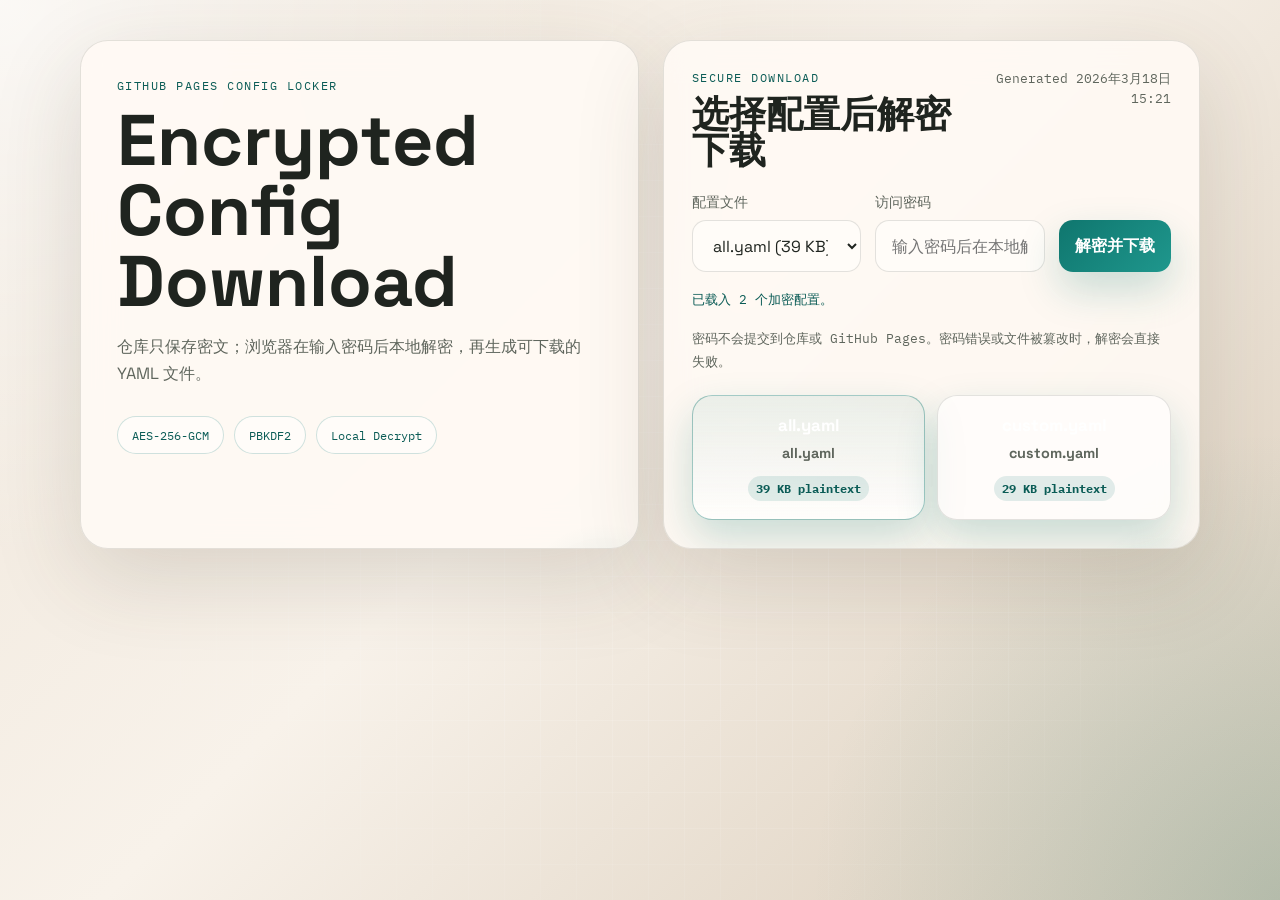
==== index.html @ 20706310 "chore: publish encrypted config site" ====
<!doctype html>
<html lang="zh-CN">
  <head>
    <meta charset="utf-8">
    <meta name="viewport" content="width=device-width, initial-scale=1">
    <title>Encrypted Config Download</title>
    <meta name="description" content="输入密码后在浏览器本地解密配置，并生成 YAML 下载文件。">
    <link rel="preconnect" href="https://fonts.googleapis.com">
    <link rel="preconnect" href="https://fonts.gstatic.com" crossorigin>
    <link href="https://fonts.googleapis.com/css2?family=IBM+Plex+Mono:wght@400;500&family=Space+Grotesk:wght@400;500;700&display=swap" rel="stylesheet">
    <link rel="stylesheet" href="./styles.css">
    <script type="module" src="./app.js"></script>
  </head>
  <body>
    <main class="shell">
      <section class="hero card">
        <p class="eyebrow">GitHub Pages Config Locker</p>
        <h1 id="siteTitle">Encrypted Config Download</h1>
        <p class="lede" id="siteSubtitle">仓库只保存密文；浏览器在输入密码后本地解密，再生成可下载的 YAML 文件。</p>
        <div class="meta-row">
          <span class="pill">AES-256-GCM</span>
          <span class="pill">PBKDF2</span>
          <span class="pill">Local Decrypt</span>
        </div>
      </section>

      <section class="panel card">
        <div class="panel-header">
          <div>
            <p class="section-kicker">Secure Download</p>
            <h2>选择配置后解密下载</h2>
          </div>
          <p class="generated-at" id="generatedAt">正在读取清单...</p>
        </div>

        <form id="downloadForm" class="download-form">
          <label class="field">
            <span>配置文件</span>
            <select id="fileSelect" name="file" required></select>
          </label>

          <label class="field">
            <span>访问密码</span>
            <input id="passphrase" name="passphrase" type="password" autocomplete="current-password" placeholder="输入密码后在本地解密" required>
          </label>

          <button id="downloadButton" type="submit">解密并下载</button>
        </form>

        <p class="status" id="status" role="status">清单加载中...</p>
        <p class="notice" id="siteNotice">密码不会提交到仓库或 GitHub Pages。密码错误或文件被篡改时，解密会直接失败。</p>

        <div class="file-grid" id="fileGrid" aria-live="polite"></div>
      </section>
    </main>
  </body>
</html>
---- styles.css ----
:root {
  --bg: #efe6da;
  --bg-deep: #d9cbb8;
  --surface: rgba(255, 250, 244, 0.9);
  --surface-strong: rgba(255, 252, 248, 0.98);
  --ink: #1f241f;
  --muted: #5f665d;
  --line: rgba(31, 36, 31, 0.12);
  --accent: #0f766e;
  --accent-deep: #0b5c56;
  --accent-soft: rgba(15, 118, 110, 0.12);
  --shadow: 0 28px 90px rgba(68, 56, 40, 0.16);
  --radius-lg: 28px;
  --radius-md: 20px;
  --radius-sm: 14px;
}

* {
  box-sizing: border-box;
}

html {
  color-scheme: light;
}

body {
  margin: 0;
  min-height: 100vh;
  font-family: 'Space Grotesk', sans-serif;
  color: var(--ink);
  background:
    radial-gradient(circle at top left, rgba(255, 255, 255, 0.75), transparent 36%),
    radial-gradient(circle at bottom right, rgba(15, 118, 110, 0.18), transparent 30%),
    linear-gradient(135deg, var(--bg) 0%, #f8f2ea 46%, var(--bg-deep) 100%);
}

body::before {
  content: '';
  position: fixed;
  inset: 0;
  pointer-events: none;
  background-image:
    linear-gradient(rgba(255, 255, 255, 0.28) 1px, transparent 1px),
    linear-gradient(90deg, rgba(255, 255, 255, 0.28) 1px, transparent 1px);
  background-size: 36px 36px;
  mask-image: radial-gradient(circle at center, black 36%, transparent 80%);
  opacity: 0.5;
}

.shell {
  width: min(1120px, calc(100% - 2rem));
  margin: 0 auto;
  padding: 40px 0 72px;
  display: grid;
  grid-template-columns: minmax(0, 1.02fr) minmax(320px, 0.98fr);
  gap: 24px;
  align-items: start;
}

.card {
  position: relative;
  overflow: hidden;
  border: 1px solid var(--line);
  border-radius: var(--radius-lg);
  background: var(--surface);
  box-shadow: var(--shadow);
  backdrop-filter: blur(18px);
}

.card::after {
  content: '';
  position: absolute;
  inset: auto -10% -30% auto;
  width: 180px;
  height: 180px;
  border-radius: 50%;
  background: radial-gradient(circle, rgba(15, 118, 110, 0.12), transparent 68%);
  pointer-events: none;
}

.hero,
.panel {
  animation: rise-in 720ms cubic-bezier(0.18, 0.8, 0.24, 1) both;
}

.hero {
  padding: 36px;
  min-height: 100%;
}

.eyebrow,
.section-kicker,
.generated-at,
.pill,
.file-meta,
.status,
.notice {
  font-family: 'IBM Plex Mono', monospace;
}

.eyebrow,
.section-kicker {
  margin: 0 0 12px;
  color: var(--accent-deep);
  letter-spacing: 0.12em;
  text-transform: uppercase;
  font-size: 0.78rem;
}

.hero h1,
.panel h2 {
  margin: 0;
  line-height: 0.98;
}

.hero h1 {
  font-size: clamp(2.7rem, 5.6vw, 5.4rem);
  max-width: 9ch;
}

.lede {
  margin: 18px 0 0;
  max-width: 34rem;
  color: var(--muted);
  line-height: 1.65;
  font-size: 1.02rem;
}

.meta-row {
  display: flex;
  flex-wrap: wrap;
  gap: 10px;
  margin-top: 28px;
}

.pill {
  display: inline-flex;
  align-items: center;
  justify-content: center;
  min-height: 38px;
  padding: 0 14px;
  border-radius: 999px;
  border: 1px solid rgba(15, 118, 110, 0.2);
  background: rgba(255, 255, 255, 0.54);
  color: var(--accent-deep);
  font-size: 0.78rem;
}

.panel {
  padding: 28px;
  animation-delay: 80ms;
}

.panel-header {
  display: flex;
  justify-content: space-between;
  gap: 16px;
  align-items: flex-start;
}

.panel h2 {
  margin-top: 4px;
  font-size: clamp(1.6rem, 3vw, 2.3rem);
}

.generated-at {
  margin: 0;
  color: var(--muted);
  font-size: 0.8rem;
  line-height: 1.6;
  text-align: right;
}

.download-form {
  display: grid;
  grid-template-columns: minmax(0, 1fr) minmax(0, 1fr) auto;
  gap: 14px;
  margin-top: 24px;
}

.field {
  display: flex;
  flex-direction: column;
  gap: 8px;
}

.field span {
  font-size: 0.9rem;
  color: var(--muted);
}

.field select,
.field input,
button {
  min-height: 52px;
  border-radius: var(--radius-sm);
  border: 1px solid var(--line);
  padding: 0 16px;
  font: inherit;
}

.field select,
.field input {
  background: var(--surface-strong);
  color: var(--ink);
  transition: border-color 180ms ease, box-shadow 180ms ease, transform 180ms ease;
}

.field select:focus,
.field input:focus {
  outline: none;
  border-color: rgba(15, 118, 110, 0.45);
  box-shadow: 0 0 0 4px rgba(15, 118, 110, 0.12);
  transform: translateY(-1px);
}

button {
  align-self: end;
  border: 0;
  background: linear-gradient(135deg, var(--accent) 0%, #1f978d 100%);
  color: white;
  font-weight: 700;
  cursor: pointer;
  box-shadow: 0 18px 40px rgba(15, 118, 110, 0.22);
  transition: transform 180ms ease, box-shadow 180ms ease, opacity 180ms ease;
}

button:hover {
  transform: translateY(-2px);
  box-shadow: 0 22px 48px rgba(15, 118, 110, 0.28);
}

button:disabled {
  cursor: wait;
  opacity: 0.74;
  transform: none;
  box-shadow: none;
}

.status,
.notice {
  margin: 16px 0 0;
  line-height: 1.7;
  font-size: 0.84rem;
}

.status {
  min-height: 1.5em;
  color: var(--muted);
}

.status[data-state='success'] {
  color: var(--accent-deep);
}

.status[data-state='error'] {
  color: #b42318;
}

.notice {
  color: var(--muted);
}

.file-grid {
  display: grid;
  grid-template-columns: repeat(auto-fit, minmax(180px, 1fr));
  gap: 12px;
  margin-top: 22px;
}

.file-card {
  position: relative;
  padding: 18px;
  border-radius: var(--radius-md);
  border: 1px solid var(--line);
  background: rgba(255, 255, 255, 0.62);
  cursor: pointer;
  transition: transform 180ms ease, border-color 180ms ease, background 180ms ease, box-shadow 180ms ease;
}

.file-card:hover {
  transform: translateY(-2px);
  box-shadow: 0 14px 28px rgba(31, 36, 31, 0.08);
}

.file-card[data-active='true'] {
  border-color: rgba(15, 118, 110, 0.38);
  background: linear-gradient(180deg, rgba(15, 118, 110, 0.08), rgba(255, 255, 255, 0.72));
}

.file-card h3 {
  margin: 0;
  font-size: 1.05rem;
}

.file-card p {
  margin: 6px 0 0;
  color: var(--muted);
  line-height: 1.55;
  font-size: 0.9rem;
}

.file-meta {
  display: inline-flex;
  margin-top: 12px;
  padding: 5px 8px;
  border-radius: 999px;
  background: var(--accent-soft);
  color: var(--accent-deep);
  font-size: 0.72rem;
}

@keyframes rise-in {
  from {
    opacity: 0;
    transform: translateY(24px) scale(0.985);
  }

  to {
    opacity: 1;
    transform: translateY(0) scale(1);
  }
}

@media (max-width: 960px) {
  .shell {
    grid-template-columns: 1fr;
    padding-top: 24px;
  }

  .hero h1 {
    max-width: none;
  }

  .panel-header {
    flex-direction: column;
  }

  .generated-at {
    text-align: left;
  }

  .download-form {
    grid-template-columns: 1fr;
  }
}

@media (max-width: 640px) {
  .shell {
    width: min(100% - 1rem, 100%);
    padding-bottom: 36px;
  }

  .hero,
  .panel {
    padding: 22px;
    border-radius: 22px;
  }

  .hero h1 {
    font-size: clamp(2.3rem, 14vw, 3.5rem);
  }
}
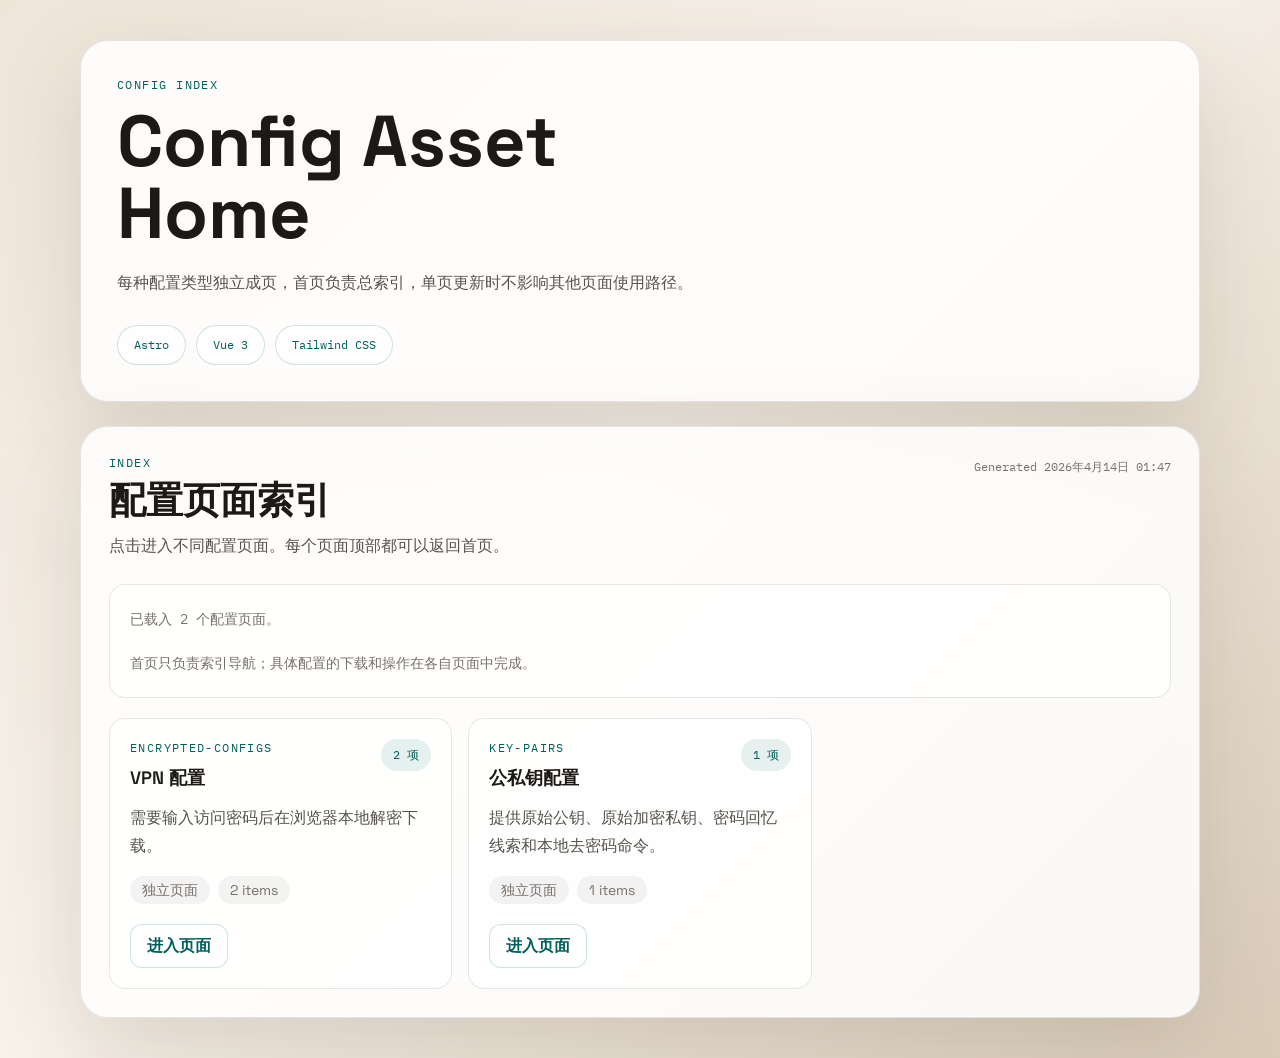
==== commit a311f650: "chore: publish encrypted config site" ====
--- a/index.html
+++ b/index.html
@@ -1,57 +1 @@
-<!doctype html>
-<html lang="zh-CN">
-  <head>
-    <meta charset="utf-8">
-    <meta name="viewport" content="width=device-width, initial-scale=1">
-    <title>Encrypted Config Download</title>
-    <meta name="description" content="输入密码后在浏览器本地解密配置，并生成 YAML 下载文件。">
-    <link rel="preconnect" href="https://fonts.googleapis.com">
-    <link rel="preconnect" href="https://fonts.gstatic.com" crossorigin>
-    <link href="https://fonts.googleapis.com/css2?family=IBM+Plex+Mono:wght@400;500&family=Space+Grotesk:wght@400;500;700&display=swap" rel="stylesheet">
-    <link rel="stylesheet" href="./styles.css">
-    <script type="module" src="./app.js"></script>
-  </head>
-  <body>
-    <main class="shell">
-      <section class="hero card">
-        <p class="eyebrow">GitHub Pages Config Locker</p>
-        <h1 id="siteTitle">Encrypted Config Download</h1>
-        <p class="lede" id="siteSubtitle">仓库只保存密文；浏览器在输入密码后本地解密，再生成可下载的 YAML 文件。</p>
-        <div class="meta-row">
-          <span class="pill">AES-256-GCM</span>
-          <span class="pill">PBKDF2</span>
-          <span class="pill">Local Decrypt</span>
-        </div>
-      </section>
-
-      <section class="panel card">
-        <div class="panel-header">
-          <div>
-            <p class="section-kicker">Secure Download</p>
-            <h2>选择配置后解密下载</h2>
-          </div>
-          <p class="generated-at" id="generatedAt">正在读取清单...</p>
-        </div>
-
-        <form id="downloadForm" class="download-form">
-          <label class="field">
-            <span>配置文件</span>
-            <select id="fileSelect" name="file" required></select>
-          </label>
-
-          <label class="field">
-            <span>访问密码</span>
-            <input id="passphrase" name="passphrase" type="password" autocomplete="current-password" placeholder="输入密码后在本地解密" required>
-          </label>
-
-          <button id="downloadButton" type="submit">解密并下载</button>
-        </form>
-
-        <p class="status" id="status" role="status">清单加载中...</p>
-        <p class="notice" id="siteNotice">密码不会提交到仓库或 GitHub Pages。密码错误或文件被篡改时，解密会直接失败。</p>
-
-        <div class="file-grid" id="fileGrid" aria-live="polite"></div>
-      </section>
-    </main>
-  </body>
-</html>
+<!DOCTYPE html><html lang="zh-CN"> <head><meta charset="utf-8"><meta name="viewport" content="width=device-width, initial-scale=1"><title>Config Index</title><meta name="description" content="公开配置资产首页，按页面跳转到不同配置类型。"><link rel="preconnect" href="https://fonts.googleapis.com"><link rel="preconnect" href="https://fonts.gstatic.com" crossorigin><link href="https://fonts.googleapis.com/css2?family=IBM+Plex+Mono:wght@400;500&family=Space+Grotesk:wght@400;500;700&display=swap" rel="stylesheet"><link rel="stylesheet" href="/_astro/BaseLayout.B8CiTsvc.css"></head> <body data-page-kind="home" data-section-type> <main class="mx-auto grid min-h-screen w-[min(1120px,calc(100%-2rem))] gap-6 py-10 text-stone-900">  <section class="relative overflow-hidden rounded-[28px] border border-stone-900/10 bg-white/85 p-9 shadow-[0_28px_90px_rgba(68,56,40,0.16)] backdrop-blur"> <p class="mb-3 font-mono text-xs uppercase tracking-[0.12em] text-teal-800"> Config Index </p> <h1 class="max-w-[12ch] text-5xl font-bold leading-none md:text-7xl">Config Asset Home</h1> <p class="mt-5 max-w-3xl text-[1.02rem] leading-7 text-stone-600">每种配置类型独立成页，首页负责总索引，单页更新时不影响其他页面使用路径。</p> <div class="mt-7 flex flex-wrap gap-2.5"> <span class="inline-flex min-h-10 items-center justify-center rounded-full border border-teal-700/20 bg-white/60 px-4 font-mono text-xs text-teal-800">Astro</span> <span class="inline-flex min-h-10 items-center justify-center rounded-full border border-teal-700/20 bg-white/60 px-4 font-mono text-xs text-teal-800">Vue 3</span> <span class="inline-flex min-h-10 items-center justify-center rounded-full border border-teal-700/20 bg-white/60 px-4 font-mono text-xs text-teal-800">Tailwind CSS</span> </div> </section>  <style>astro-island,astro-slot,astro-static-slot{display:contents}</style><script>(()=>{var e=async t=>{await(await t())()};(self.Astro||(self.Astro={})).load=e;window.dispatchEvent(new Event("astro:load"));})();</script><script>(()=>{var A=Object.defineProperty;var g=(i,o,a)=>o in i?A(i,o,{enumerable:!0,configurable:!0,writable:!0,value:a}):i[o]=a;var d=(i,o,a)=>g(i,typeof o!="symbol"?o+"":o,a);{let i={0:t=>m(t),1:t=>a(t),2:t=>new RegExp(t),3:t=>new Date(t),4:t=>new Map(a(t)),5:t=>new Set(a(t)),6:t=>BigInt(t),7:t=>new URL(t),8:t=>new Uint8Array(t),9:t=>new Uint16Array(t),10:t=>new Uint32Array(t),11:t=>Number.POSITIVE_INFINITY*t},o=t=>{let[l,e]=t;return l in i?i[l](e):void 0},a=t=>t.map(o),m=t=>typeof t!="object"||t===null?t:Object.fromEntries(Object.entries(t).map(([l,e])=>[l,o(e)]));class y extends HTMLElement{constructor(){super(...arguments);d(this,"Component");d(this,"hydrator");d(this,"hydrate",async()=>{var b;if(!this.hydrator||!this.isConnected)return;let e=(b=this.parentElement)==null?void 0:b.closest("astro-island[ssr]");if(e){e.addEventListener("astro:hydrate",this.hydrate,{once:!0});return}let c=this.querySelectorAll("astro-slot"),n={},h=this.querySelectorAll("template[data-astro-template]");for(let r of h){let s=r.closest(this.tagName);s!=null&&s.isSameNode(this)&&(n[r.getAttribute("data-astro-template")||"default"]=r.innerHTML,r.remove())}for(let r of c){let s=r.closest(this.tagName);s!=null&&s.isSameNode(this)&&(n[r.getAttribute("name")||"default"]=r.innerHTML)}let p;try{p=this.hasAttribute("props")?m(JSON.parse(this.getAttribute("props"))):{}}catch(r){let s=this.getAttribute("component-url")||"<unknown>",v=this.getAttribute("component-export");throw v&&(s+=` (export ${v})`),console.error(`[hydrate] Error parsing props for component ${s}`,this.getAttribute("props"),r),r}let u;await this.hydrator(this)(this.Component,p,n,{client:this.getAttribute("client")}),this.removeAttribute("ssr"),this.dispatchEvent(new CustomEvent("astro:hydrate"))});d(this,"unmount",()=>{this.isConnected||this.dispatchEvent(new CustomEvent("astro:unmount"))})}disconnectedCallback(){document.removeEventListener("astro:after-swap",this.unmount),document.addEventListener("astro:after-swap",this.unmount,{once:!0})}connectedCallback(){if(!this.hasAttribute("await-children")||document.readyState==="interactive"||document.readyState==="complete")this.childrenConnectedCallback();else{let e=()=>{document.removeEventListener("DOMContentLoaded",e),c.disconnect(),this.childrenConnectedCallback()},c=new MutationObserver(()=>{var n;((n=this.lastChild)==null?void 0:n.nodeType)===Node.COMMENT_NODE&&this.lastChild.nodeValue==="astro:end"&&(this.lastChild.remove(),e())});c.observe(this,{childList:!0}),document.addEventListener("DOMContentLoaded",e)}}async childrenConnectedCallback(){let e=this.getAttribute("before-hydration-url");e&&await import(e),this.start()}async start(){let e=JSON.parse(this.getAttribute("opts")),c=this.getAttribute("client");if(Astro[c]===void 0){window.addEventListener(`astro:${c}`,()=>this.start(),{once:!0});return}try{await Astro[c](async()=>{let n=this.getAttribute("renderer-url"),[h,{default:p}]=await Promise.all([import(this.getAttribute("component-url")),n?import(n):()=>()=>{}]),u=this.getAttribute("component-export")||"default";if(!u.includes("."))this.Component=h[u];else{this.Component=h;for(let f of u.split("."))this.Component=this.Component[f]}return this.hydrator=p,this.hydrate},e,this)}catch(n){console.error(`[astro-island] Error hydrating ${this.getAttribute("component-url")}`,n)}}attributeChangedCallback(){this.hydrate()}}d(y,"observedAttributes",["props"]),customElements.get("astro-island")||customElements.define("astro-island",y)}})();</script><astro-island uid="udxn6" prefix="s0" component-url="/_astro/HomePage.BtNyNpc4.js" component-export="default" renderer-url="/_astro/client.CHdAvK5a.js" props="{}" ssr client="load" opts="{&quot;name&quot;:&quot;HomePage&quot;,&quot;value&quot;:true}" await-children><section class="relative overflow-hidden rounded-[28px] border border-stone-900/10 bg-white/85 p-7 shadow-[0_28px_90px_rgba(68,56,40,0.16)] backdrop-blur"><div class="flex flex-col gap-4 md:flex-row md:items-start md:justify-between"><div><p class="mb-3 font-mono text-xs uppercase tracking-[0.12em] text-teal-800">Index</p><h2 class="text-[clamp(1.6rem,3vw,2.3rem)] font-bold leading-none">配置页面索引</h2><p class="mt-3 max-w-4xl text-[0.98rem] leading-7 text-stone-600">点击进入不同配置页面。每个页面顶部都可以返回首页。</p></div><p class="font-mono text-xs leading-6 text-stone-500">正在读取清单...</p></div><div class="mt-6 grid gap-5"><!--[--><div class="rounded-2xl border border-stone-900/10 bg-white/70 p-5"><p class="min-h-6 font-mono text-sm leading-7 text-stone-500" data-state="info">页面索引加载中...</p><p class="mt-4 font-mono text-sm leading-7 text-stone-500">首页只负责索引导航；具体配置的下载和操作在各自页面中完成。</p><!--[--><!--]--></div><div class="grid gap-4 md:grid-cols-2 xl:grid-cols-3"><!--[--><!--]--></div><!--]--></div></section><!--astro:end--></astro-island>  </main> </body></html>
--- a/_astro/BaseLayout.B8CiTsvc.css
+++ b/_astro/BaseLayout.B8CiTsvc.css
@@ -0,0 +1 @@
+@layer properties{@supports (((-webkit-hyphens:none)) and (not (margin-trim:inline))) or ((-moz-orient:inline) and (not (color:rgb(from red r g b)))){*,:before,:after,::backdrop{--tw-space-y-reverse:0;--tw-border-style:solid;--tw-leading:initial;--tw-font-weight:initial;--tw-tracking:initial;--tw-shadow:0 0 #0000;--tw-shadow-color:initial;--tw-shadow-alpha:100%;--tw-inset-shadow:0 0 #0000;--tw-inset-shadow-color:initial;--tw-inset-shadow-alpha:100%;--tw-ring-color:initial;--tw-ring-shadow:0 0 #0000;--tw-inset-ring-color:initial;--tw-inset-ring-shadow:0 0 #0000;--tw-ring-inset:initial;--tw-ring-offset-width:0px;--tw-ring-offset-color:#fff;--tw-ring-offset-shadow:0 0 #0000;--tw-blur:initial;--tw-brightness:initial;--tw-contrast:initial;--tw-grayscale:initial;--tw-hue-rotate:initial;--tw-invert:initial;--tw-opacity:initial;--tw-saturate:initial;--tw-sepia:initial;--tw-drop-shadow:initial;--tw-drop-shadow-color:initial;--tw-drop-shadow-alpha:100%;--tw-drop-shadow-size:initial;--tw-backdrop-blur:initial;--tw-backdrop-brightness:initial;--tw-backdrop-contrast:initial;--tw-backdrop-grayscale:initial;--tw-backdrop-hue-rotate:initial;--tw-backdrop-invert:initial;--tw-backdrop-opacity:initial;--tw-backdrop-saturate:initial;--tw-backdrop-sepia:initial;--tw-translate-x:0;--tw-translate-y:0;--tw-translate-z:0}}}@layer theme{:root,:host{--font-sans:"Space Grotesk", ui-sans-serif, system-ui, sans-serif;--font-mono:"IBM Plex Mono", ui-monospace, monospace;--color-teal-700:oklch(51.1% .096 186.391);--color-teal-800:oklch(43.7% .078 188.216);--color-stone-500:oklch(55.3% .013 58.071);--color-stone-600:oklch(44.4% .011 73.639);--color-stone-700:oklch(37.4% .01 67.558);--color-stone-900:oklch(21.6% .006 56.043);--color-white:#fff;--spacing:.25rem;--container-3xl:48rem;--container-4xl:56rem;--text-xs:.75rem;--text-xs--line-height:calc(1 / .75);--text-sm:.875rem;--text-sm--line-height:calc(1.25 / .875);--text-base:1rem;--text-base--line-height: 1.5 ;--text-lg:1.125rem;--text-lg--line-height:calc(1.75 / 1.125);--text-5xl:3rem;--text-5xl--line-height:1;--text-7xl:4.5rem;--text-7xl--line-height:1;--font-weight-semibold:600;--font-weight-bold:700;--radius-xl:.75rem;--radius-2xl:1rem;--default-transition-duration:.15s;--default-transition-timing-function:cubic-bezier(.4, 0, .2, 1);--default-font-family:var(--font-sans);--default-mono-font-family:var(--font-mono)}}@layer base{*,:after,:before,::backdrop{box-sizing:border-box;border:0 solid;margin:0;padding:0}::file-selector-button{box-sizing:border-box;border:0 solid;margin:0;padding:0}html,:host{-webkit-text-size-adjust:100%;tab-size:4;line-height:1.5;font-family:var(--default-font-family,ui-sans-serif, system-ui, sans-serif, "Apple Color Emoji", "Segoe UI Emoji", "Segoe UI Symbol", "Noto Color Emoji");font-feature-settings:var(--default-font-feature-settings,normal);font-variation-settings:var(--default-font-variation-settings,normal);-webkit-tap-highlight-color:transparent}hr{height:0;color:inherit;border-top-width:1px}abbr:where([title]){-webkit-text-decoration:underline dotted;text-decoration:underline dotted}h1,h2,h3,h4,h5,h6{font-size:inherit;font-weight:inherit}a{color:inherit;-webkit-text-decoration:inherit;text-decoration:inherit}b,strong{font-weight:bolder}code,kbd,samp,pre{font-family:var(--default-mono-font-family,ui-monospace, SFMono-Regular, Menlo, Monaco, Consolas, "Liberation Mono", "Courier New", monospace);font-feature-settings:var(--default-mono-font-feature-settings,normal);font-variation-settings:var(--default-mono-font-variation-settings,normal);font-size:1em}small{font-size:80%}sub,sup{vertical-align:baseline;font-size:75%;line-height:0;position:relative}sub{bottom:-.25em}sup{top:-.5em}table{text-indent:0;border-color:inherit;border-collapse:collapse}:-moz-focusring{outline:auto}progress{vertical-align:baseline}summary{display:list-item}ol,ul,menu{list-style:none}img,svg,video,canvas,audio,iframe,embed,object{vertical-align:middle;display:block}img,video{max-width:100%;height:auto}button,input,select,optgroup,textarea{font:inherit;font-feature-settings:inherit;font-variation-settings:inherit;letter-spacing:inherit;color:inherit;opacity:1;background-color:#0000;border-radius:0}::file-selector-button{font:inherit;font-feature-settings:inherit;font-variation-settings:inherit;letter-spacing:inherit;color:inherit;opacity:1;background-color:#0000;border-radius:0}:where(select:is([multiple],[size])) optgroup{font-weight:bolder}:where(select:is([multiple],[size])) optgroup option{padding-inline-start:20px}::file-selector-button{margin-inline-end:4px}::placeholder{opacity:1}@supports (not ((-webkit-appearance:-apple-pay-button))) or (contain-intrinsic-size:1px){::placeholder{color:currentColor}@supports (color:color-mix(in lab,red,red)){::placeholder{color:color-mix(in oklab,currentcolor 50%,transparent)}}}textarea{resize:vertical}::-webkit-search-decoration{-webkit-appearance:none}::-webkit-date-and-time-value{min-height:1lh;text-align:inherit}::-webkit-datetime-edit{display:inline-flex}::-webkit-datetime-edit-fields-wrapper{padding:0}::-webkit-datetime-edit{padding-block:0}::-webkit-datetime-edit-year-field{padding-block:0}::-webkit-datetime-edit-month-field{padding-block:0}::-webkit-datetime-edit-day-field{padding-block:0}::-webkit-datetime-edit-hour-field{padding-block:0}::-webkit-datetime-edit-minute-field{padding-block:0}::-webkit-datetime-edit-second-field{padding-block:0}::-webkit-datetime-edit-millisecond-field{padding-block:0}::-webkit-datetime-edit-meridiem-field{padding-block:0}::-webkit-calendar-picker-indicator{line-height:1}:-moz-ui-invalid{box-shadow:none}button,input:where([type=button],[type=reset],[type=submit]){appearance:button}::file-selector-button{appearance:button}::-webkit-inner-spin-button{height:auto}::-webkit-outer-spin-button{height:auto}[hidden]:where(:not([hidden=until-found])){display:none!important}html{color-scheme:light}body{min-height:100vh;font-family:var(--font-sans);color:var(--color-stone-900);background-image:linear-gradient(135deg,#efe6da,#f8f2ea 46%,#d9cbb8)}}@layer components;@layer utilities{.relative{position:relative}.static{position:static}.mx-auto{margin-inline:auto}.mt-3{margin-top:calc(var(--spacing) * 3)}.mt-4{margin-top:calc(var(--spacing) * 4)}.mt-5{margin-top:calc(var(--spacing) * 5)}.mt-6{margin-top:calc(var(--spacing) * 6)}.mt-7{margin-top:calc(var(--spacing) * 7)}.mb-2{margin-bottom:calc(var(--spacing) * 2)}.mb-3{margin-bottom:calc(var(--spacing) * 3)}.flex{display:flex}.grid{display:grid}.inline-flex{display:inline-flex}.min-h-6{min-height:calc(var(--spacing) * 6)}.min-h-8{min-height:calc(var(--spacing) * 8)}.min-h-10{min-height:calc(var(--spacing) * 10)}.min-h-11{min-height:calc(var(--spacing) * 11)}.min-h-13{min-height:calc(var(--spacing) * 13)}.min-h-screen{min-height:100vh}.w-\[min\(1120px\,calc\(100\%-2rem\)\)\]{width:min(1120px,100% - 2rem)}.max-w-3xl{max-width:var(--container-3xl)}.max-w-4xl{max-width:var(--container-4xl)}.max-w-\[12ch\]{max-width:12ch}.list-disc{list-style-type:disc}.flex-col{flex-direction:column}.flex-wrap{flex-wrap:wrap}.items-center{align-items:center}.items-start{align-items:flex-start}.justify-between{justify-content:space-between}.justify-center{justify-content:center}.justify-start{justify-content:flex-start}.gap-2{gap:calc(var(--spacing) * 2)}.gap-2\.5{gap:calc(var(--spacing) * 2.5)}.gap-3{gap:calc(var(--spacing) * 3)}.gap-4{gap:calc(var(--spacing) * 4)}.gap-5{gap:calc(var(--spacing) * 5)}.gap-6{gap:calc(var(--spacing) * 6)}:where(.space-y-2>:not(:last-child)){--tw-space-y-reverse:0;margin-block-start:calc(calc(var(--spacing) * 2) * var(--tw-space-y-reverse));margin-block-end:calc(calc(var(--spacing) * 2) * calc(1 - var(--tw-space-y-reverse)))}.overflow-auto{overflow:auto}.overflow-hidden{overflow:hidden}.rounded-2xl{border-radius:var(--radius-2xl)}.rounded-\[28px\]{border-radius:28px}.rounded-full{border-radius:3.40282e38px}.rounded-xl{border-radius:var(--radius-xl)}.border{border-style:var(--tw-border-style);border-width:1px}.border-0{border-style:var(--tw-border-style);border-width:0}.border-stone-900\/10{border-color:#1c19171a}@supports (color:color-mix(in lab,red,red)){.border-stone-900\/10{border-color:color-mix(in oklab,var(--color-stone-900) 10%,transparent)}}.border-teal-700\/20{border-color:#00776e33}@supports (color:color-mix(in lab,red,red)){.border-teal-700\/20{border-color:color-mix(in oklab,var(--color-teal-700) 20%,transparent)}}.border-teal-700\/40{border-color:#00776e66}@supports (color:color-mix(in lab,red,red)){.border-teal-700\/40{border-color:color-mix(in oklab,var(--color-teal-700) 40%,transparent)}}.bg-stone-900\/5{background-color:#1c19170d}@supports (color:color-mix(in lab,red,red)){.bg-stone-900\/5{background-color:color-mix(in oklab,var(--color-stone-900) 5%,transparent)}}.bg-teal-700{background-color:var(--color-teal-700)}.bg-teal-700\/5{background-color:#00776e0d}@supports (color:color-mix(in lab,red,red)){.bg-teal-700\/5{background-color:color-mix(in oklab,var(--color-teal-700) 5%,transparent)}}.bg-teal-700\/10{background-color:#00776e1a}@supports (color:color-mix(in lab,red,red)){.bg-teal-700\/10{background-color:color-mix(in oklab,var(--color-teal-700) 10%,transparent)}}.bg-transparent{background-color:#0000}.bg-white{background-color:var(--color-white)}.bg-white\/60{background-color:#fff9}@supports (color:color-mix(in lab,red,red)){.bg-white\/60{background-color:color-mix(in oklab,var(--color-white) 60%,transparent)}}.bg-white\/70{background-color:#ffffffb3}@supports (color:color-mix(in lab,red,red)){.bg-white\/70{background-color:color-mix(in oklab,var(--color-white) 70%,transparent)}}.bg-white\/80{background-color:#fffc}@supports (color:color-mix(in lab,red,red)){.bg-white\/80{background-color:color-mix(in oklab,var(--color-white) 80%,transparent)}}.bg-white\/85{background-color:#ffffffd9}@supports (color:color-mix(in lab,red,red)){.bg-white\/85{background-color:color-mix(in oklab,var(--color-white) 85%,transparent)}}.p-0{padding:calc(var(--spacing) * 0)}.p-3{padding:calc(var(--spacing) * 3)}.p-4{padding:calc(var(--spacing) * 4)}.p-5{padding:calc(var(--spacing) * 5)}.p-7{padding:calc(var(--spacing) * 7)}.p-9{padding:calc(var(--spacing) * 9)}.px-3{padding-inline:calc(var(--spacing) * 3)}.px-4{padding-inline:calc(var(--spacing) * 4)}.py-1{padding-block:calc(var(--spacing) * 1)}.py-10{padding-block:calc(var(--spacing) * 10)}.pl-5{padding-left:calc(var(--spacing) * 5)}.text-left{text-align:left}.font-mono{font-family:var(--font-mono)}.text-5xl{font-size:var(--text-5xl);line-height:var(--tw-leading,var(--text-5xl--line-height))}.text-base{font-size:var(--text-base);line-height:var(--tw-leading,var(--text-base--line-height))}.text-lg{font-size:var(--text-lg);line-height:var(--tw-leading,var(--text-lg--line-height))}.text-sm{font-size:var(--text-sm);line-height:var(--tw-leading,var(--text-sm--line-height))}.text-xs{font-size:var(--text-xs);line-height:var(--tw-leading,var(--text-xs--line-height))}.text-\[0\.72rem\]{font-size:.72rem}.text-\[0\.98rem\]{font-size:.98rem}.text-\[1\.02rem\]{font-size:1.02rem}.text-\[clamp\(1\.6rem\,3vw\,2\.3rem\)\]{font-size:clamp(1.6rem,3vw,2.3rem)}.leading-6{--tw-leading:calc(var(--spacing) * 6);line-height:calc(var(--spacing) * 6)}.leading-7{--tw-leading:calc(var(--spacing) * 7);line-height:calc(var(--spacing) * 7)}.leading-none{--tw-leading:1;line-height:1}.font-bold{--tw-font-weight:var(--font-weight-bold);font-weight:var(--font-weight-bold)}.font-semibold{--tw-font-weight:var(--font-weight-semibold);font-weight:var(--font-weight-semibold)}.tracking-\[0\.12em\]{--tw-tracking:.12em;letter-spacing:.12em}.text-stone-500{color:var(--color-stone-500)}.text-stone-600{color:var(--color-stone-600)}.text-stone-700{color:var(--color-stone-700)}.text-stone-900{color:var(--color-stone-900)}.text-teal-800{color:var(--color-teal-800)}.text-white{color:var(--color-white)}.uppercase{text-transform:uppercase}.shadow-\[0_28px_90px_rgba\(68\,56\,40\,0\.16\)\]{--tw-shadow:0 28px 90px var(--tw-shadow-color,#44382829);box-shadow:var(--tw-inset-shadow),var(--tw-inset-ring-shadow),var(--tw-ring-offset-shadow),var(--tw-ring-shadow),var(--tw-shadow)}.shadow-lg{--tw-shadow:0 10px 15px -3px var(--tw-shadow-color,#0000001a), 0 4px 6px -4px var(--tw-shadow-color,#0000001a);box-shadow:var(--tw-inset-shadow),var(--tw-inset-ring-shadow),var(--tw-ring-offset-shadow),var(--tw-ring-shadow),var(--tw-shadow)}.shadow-teal-700\/20{--tw-shadow-color:#00776e33}@supports (color:color-mix(in lab,red,red)){.shadow-teal-700\/20{--tw-shadow-color:color-mix(in oklab, color-mix(in oklab, var(--color-teal-700) 20%, transparent) var(--tw-shadow-alpha), transparent)}}.filter{filter:var(--tw-blur,) var(--tw-brightness,) var(--tw-contrast,) var(--tw-grayscale,) var(--tw-hue-rotate,) var(--tw-invert,) var(--tw-saturate,) var(--tw-sepia,) var(--tw-drop-shadow,)}.backdrop-blur{--tw-backdrop-blur:blur(8px);-webkit-backdrop-filter:var(--tw-backdrop-blur,) var(--tw-backdrop-brightness,) var(--tw-backdrop-contrast,) var(--tw-backdrop-grayscale,) var(--tw-backdrop-hue-rotate,) var(--tw-backdrop-invert,) var(--tw-backdrop-opacity,) var(--tw-backdrop-saturate,) var(--tw-backdrop-sepia,);backdrop-filter:var(--tw-backdrop-blur,) var(--tw-backdrop-brightness,) var(--tw-backdrop-contrast,) var(--tw-backdrop-grayscale,) var(--tw-backdrop-hue-rotate,) var(--tw-backdrop-invert,) var(--tw-backdrop-opacity,) var(--tw-backdrop-saturate,) var(--tw-backdrop-sepia,)}.transition{transition-property:color,background-color,border-color,outline-color,text-decoration-color,fill,stroke,--tw-gradient-from,--tw-gradient-via,--tw-gradient-to,opacity,box-shadow,transform,translate,scale,rotate,filter,-webkit-backdrop-filter,backdrop-filter,display,content-visibility,overlay,pointer-events;transition-timing-function:var(--tw-ease,var(--default-transition-timing-function));transition-duration:var(--tw-duration,var(--default-transition-duration))}@media(hover:hover){.hover\:-translate-y-0\.5:hover{--tw-translate-y:calc(var(--spacing) * -.5);translate:var(--tw-translate-x) var(--tw-translate-y)}.hover\:shadow-lg:hover{--tw-shadow:0 10px 15px -3px var(--tw-shadow-color,#0000001a), 0 4px 6px -4px var(--tw-shadow-color,#0000001a);box-shadow:var(--tw-inset-shadow),var(--tw-inset-ring-shadow),var(--tw-ring-offset-shadow),var(--tw-ring-shadow),var(--tw-shadow)}}@media(min-width:48rem){.md\:grid-cols-2{grid-template-columns:repeat(2,minmax(0,1fr))}.md\:grid-cols-\[minmax\(0\,1fr\)_minmax\(0\,1fr\)_auto\]{grid-template-columns:minmax(0,1fr) minmax(0,1fr) auto}.md\:flex-row{flex-direction:row}.md\:items-center{align-items:center}.md\:items-start{align-items:flex-start}.md\:justify-between{justify-content:space-between}.md\:text-7xl{font-size:var(--text-7xl);line-height:var(--tw-leading,var(--text-7xl--line-height))}}@media(min-width:80rem){.xl\:grid-cols-3{grid-template-columns:repeat(3,minmax(0,1fr))}}}@property --tw-space-y-reverse{syntax:"*";inherits:false;initial-value:0}@property --tw-border-style{syntax:"*";inherits:false;initial-value:solid}@property --tw-leading{syntax:"*";inherits:false}@property --tw-font-weight{syntax:"*";inherits:false}@property --tw-tracking{syntax:"*";inherits:false}@property --tw-shadow{syntax:"*";inherits:false;initial-value:0 0 #0000}@property --tw-shadow-color{syntax:"*";inherits:false}@property --tw-shadow-alpha{syntax:"<percentage>";inherits:false;initial-value:100%}@property --tw-inset-shadow{syntax:"*";inherits:false;initial-value:0 0 #0000}@property --tw-inset-shadow-color{syntax:"*";inherits:false}@property --tw-inset-shadow-alpha{syntax:"<percentage>";inherits:false;initial-value:100%}@property --tw-ring-color{syntax:"*";inherits:false}@property --tw-ring-shadow{syntax:"*";inherits:false;initial-value:0 0 #0000}@property --tw-inset-ring-color{syntax:"*";inherits:false}@property --tw-inset-ring-shadow{syntax:"*";inherits:false;initial-value:0 0 #0000}@property --tw-ring-inset{syntax:"*";inherits:false}@property --tw-ring-offset-width{syntax:"<length>";inherits:false;initial-value:0}@property --tw-ring-offset-color{syntax:"*";inherits:false;initial-value:#fff}@property --tw-ring-offset-shadow{syntax:"*";inherits:false;initial-value:0 0 #0000}@property --tw-blur{syntax:"*";inherits:false}@property --tw-brightness{syntax:"*";inherits:false}@property --tw-contrast{syntax:"*";inherits:false}@property --tw-grayscale{syntax:"*";inherits:false}@property --tw-hue-rotate{syntax:"*";inherits:false}@property --tw-invert{syntax:"*";inherits:false}@property --tw-opacity{syntax:"*";inherits:false}@property --tw-saturate{syntax:"*";inherits:false}@property --tw-sepia{syntax:"*";inherits:false}@property --tw-drop-shadow{syntax:"*";inherits:false}@property --tw-drop-shadow-color{syntax:"*";inherits:false}@property --tw-drop-shadow-alpha{syntax:"<percentage>";inherits:false;initial-value:100%}@property --tw-drop-shadow-size{syntax:"*";inherits:false}@property --tw-backdrop-blur{syntax:"*";inherits:false}@property --tw-backdrop-brightness{syntax:"*";inherits:false}@property --tw-backdrop-contrast{syntax:"*";inherits:false}@property --tw-backdrop-grayscale{syntax:"*";inherits:false}@property --tw-backdrop-hue-rotate{syntax:"*";inherits:false}@property --tw-backdrop-invert{syntax:"*";inherits:false}@property --tw-backdrop-opacity{syntax:"*";inherits:false}@property --tw-backdrop-saturate{syntax:"*";inherits:false}@property --tw-backdrop-sepia{syntax:"*";inherits:false}@property --tw-translate-x{syntax:"*";inherits:false;initial-value:0}@property --tw-translate-y{syntax:"*";inherits:false;initial-value:0}@property --tw-translate-z{syntax:"*";inherits:false;initial-value:0}
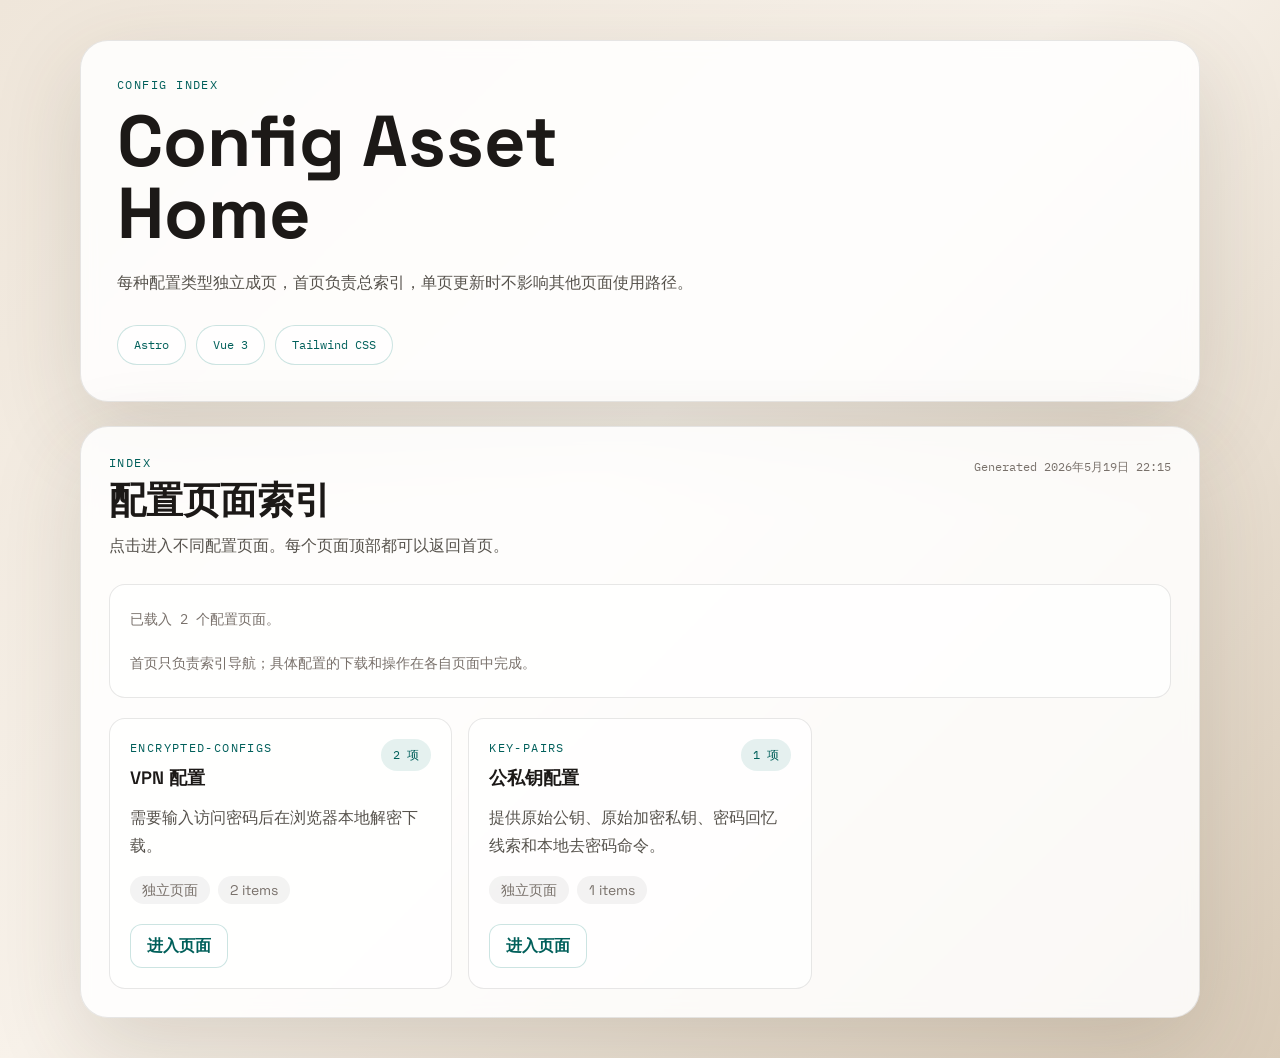
==== commit 114ee954: "chore: publish encrypted config site" ====
--- a/index.html
+++ b/index.html
@@ -1 +1 @@
-<!DOCTYPE html><html lang="zh-CN"> <head><meta charset="utf-8"><meta name="viewport" content="width=device-width, initial-scale=1"><title>Config Index</title><meta name="description" content="公开配置资产首页，按页面跳转到不同配置类型。"><link rel="preconnect" href="https://fonts.googleapis.com"><link rel="preconnect" href="https://fonts.gstatic.com" crossorigin><link href="https://fonts.googleapis.com/css2?family=IBM+Plex+Mono:wght@400;500&family=Space+Grotesk:wght@400;500;700&display=swap" rel="stylesheet"><link rel="stylesheet" href="/_astro/BaseLayout.B8CiTsvc.css"></head> <body data-page-kind="home" data-section-type> <main class="mx-auto grid min-h-screen w-[min(1120px,calc(100%-2rem))] gap-6 py-10 text-stone-900">  <section class="relative overflow-hidden rounded-[28px] border border-stone-900/10 bg-white/85 p-9 shadow-[0_28px_90px_rgba(68,56,40,0.16)] backdrop-blur"> <p class="mb-3 font-mono text-xs uppercase tracking-[0.12em] text-teal-800"> Config Index </p> <h1 class="max-w-[12ch] text-5xl font-bold leading-none md:text-7xl">Config Asset Home</h1> <p class="mt-5 max-w-3xl text-[1.02rem] leading-7 text-stone-600">每种配置类型独立成页，首页负责总索引，单页更新时不影响其他页面使用路径。</p> <div class="mt-7 flex flex-wrap gap-2.5"> <span class="inline-flex min-h-10 items-center justify-center rounded-full border border-teal-700/20 bg-white/60 px-4 font-mono text-xs text-teal-800">Astro</span> <span class="inline-flex min-h-10 items-center justify-center rounded-full border border-teal-700/20 bg-white/60 px-4 font-mono text-xs text-teal-800">Vue 3</span> <span class="inline-flex min-h-10 items-center justify-center rounded-full border border-teal-700/20 bg-white/60 px-4 font-mono text-xs text-teal-800">Tailwind CSS</span> </div> </section>  <style>astro-island,astro-slot,astro-static-slot{display:contents}</style><script>(()=>{var e=async t=>{await(await t())()};(self.Astro||(self.Astro={})).load=e;window.dispatchEvent(new Event("astro:load"));})();</script><script>(()=>{var A=Object.defineProperty;var g=(i,o,a)=>o in i?A(i,o,{enumerable:!0,configurable:!0,writable:!0,value:a}):i[o]=a;var d=(i,o,a)=>g(i,typeof o!="symbol"?o+"":o,a);{let i={0:t=>m(t),1:t=>a(t),2:t=>new RegExp(t),3:t=>new Date(t),4:t=>new Map(a(t)),5:t=>new Set(a(t)),6:t=>BigInt(t),7:t=>new URL(t),8:t=>new Uint8Array(t),9:t=>new Uint16Array(t),10:t=>new Uint32Array(t),11:t=>Number.POSITIVE_INFINITY*t},o=t=>{let[l,e]=t;return l in i?i[l](e):void 0},a=t=>t.map(o),m=t=>typeof t!="object"||t===null?t:Object.fromEntries(Object.entries(t).map(([l,e])=>[l,o(e)]));class y extends HTMLElement{constructor(){super(...arguments);d(this,"Component");d(this,"hydrator");d(this,"hydrate",async()=>{var b;if(!this.hydrator||!this.isConnected)return;let e=(b=this.parentElement)==null?void 0:b.closest("astro-island[ssr]");if(e){e.addEventListener("astro:hydrate",this.hydrate,{once:!0});return}let c=this.querySelectorAll("astro-slot"),n={},h=this.querySelectorAll("template[data-astro-template]");for(let r of h){let s=r.closest(this.tagName);s!=null&&s.isSameNode(this)&&(n[r.getAttribute("data-astro-template")||"default"]=r.innerHTML,r.remove())}for(let r of c){let s=r.closest(this.tagName);s!=null&&s.isSameNode(this)&&(n[r.getAttribute("name")||"default"]=r.innerHTML)}let p;try{p=this.hasAttribute("props")?m(JSON.parse(this.getAttribute("props"))):{}}catch(r){let s=this.getAttribute("component-url")||"<unknown>",v=this.getAttribute("component-export");throw v&&(s+=` (export ${v})`),console.error(`[hydrate] Error parsing props for component ${s}`,this.getAttribute("props"),r),r}let u;await this.hydrator(this)(this.Component,p,n,{client:this.getAttribute("client")}),this.removeAttribute("ssr"),this.dispatchEvent(new CustomEvent("astro:hydrate"))});d(this,"unmount",()=>{this.isConnected||this.dispatchEvent(new CustomEvent("astro:unmount"))})}disconnectedCallback(){document.removeEventListener("astro:after-swap",this.unmount),document.addEventListener("astro:after-swap",this.unmount,{once:!0})}connectedCallback(){if(!this.hasAttribute("await-children")||document.readyState==="interactive"||document.readyState==="complete")this.childrenConnectedCallback();else{let e=()=>{document.removeEventListener("DOMContentLoaded",e),c.disconnect(),this.childrenConnectedCallback()},c=new MutationObserver(()=>{var n;((n=this.lastChild)==null?void 0:n.nodeType)===Node.COMMENT_NODE&&this.lastChild.nodeValue==="astro:end"&&(this.lastChild.remove(),e())});c.observe(this,{childList:!0}),document.addEventListener("DOMContentLoaded",e)}}async childrenConnectedCallback(){let e=this.getAttribute("before-hydration-url");e&&await import(e),this.start()}async start(){let e=JSON.parse(this.getAttribute("opts")),c=this.getAttribute("client");if(Astro[c]===void 0){window.addEventListener(`astro:${c}`,()=>this.start(),{once:!0});return}try{await Astro[c](async()=>{let n=this.getAttribute("renderer-url"),[h,{default:p}]=await Promise.all([import(this.getAttribute("component-url")),n?import(n):()=>()=>{}]),u=this.getAttribute("component-export")||"default";if(!u.includes("."))this.Component=h[u];else{this.Component=h;for(let f of u.split("."))this.Component=this.Component[f]}return this.hydrator=p,this.hydrate},e,this)}catch(n){console.error(`[astro-island] Error hydrating ${this.getAttribute("component-url")}`,n)}}attributeChangedCallback(){this.hydrate()}}d(y,"observedAttributes",["props"]),customElements.get("astro-island")||customElements.define("astro-island",y)}})();</script><astro-island uid="udxn6" prefix="s0" component-url="/_astro/HomePage.BtNyNpc4.js" component-export="default" renderer-url="/_astro/client.CHdAvK5a.js" props="{}" ssr client="load" opts="{&quot;name&quot;:&quot;HomePage&quot;,&quot;value&quot;:true}" await-children><section class="relative overflow-hidden rounded-[28px] border border-stone-900/10 bg-white/85 p-7 shadow-[0_28px_90px_rgba(68,56,40,0.16)] backdrop-blur"><div class="flex flex-col gap-4 md:flex-row md:items-start md:justify-between"><div><p class="mb-3 font-mono text-xs uppercase tracking-[0.12em] text-teal-800">Index</p><h2 class="text-[clamp(1.6rem,3vw,2.3rem)] font-bold leading-none">配置页面索引</h2><p class="mt-3 max-w-4xl text-[0.98rem] leading-7 text-stone-600">点击进入不同配置页面。每个页面顶部都可以返回首页。</p></div><p class="font-mono text-xs leading-6 text-stone-500">正在读取清单...</p></div><div class="mt-6 grid gap-5"><!--[--><div class="rounded-2xl border border-stone-900/10 bg-white/70 p-5"><p class="min-h-6 font-mono text-sm leading-7 text-stone-500" data-state="info">页面索引加载中...</p><p class="mt-4 font-mono text-sm leading-7 text-stone-500">首页只负责索引导航；具体配置的下载和操作在各自页面中完成。</p><!--[--><!--]--></div><div class="grid gap-4 md:grid-cols-2 xl:grid-cols-3"><!--[--><!--]--></div><!--]--></div></section><!--astro:end--></astro-island>  </main> </body></html>+<!DOCTYPE html><html lang="zh-CN"> <head><meta charset="utf-8"><meta name="viewport" content="width=device-width, initial-scale=1"><title>Config Index</title><meta name="description" content="公开配置资产首页，按页面跳转到不同配置类型。"><link rel="preconnect" href="https://fonts.googleapis.com"><link rel="preconnect" href="https://fonts.gstatic.com" crossorigin><link href="https://fonts.googleapis.com/css2?family=IBM+Plex+Mono:wght@400;500&family=Space+Grotesk:wght@400;500;700&display=swap" rel="stylesheet"><link rel="stylesheet" href="/_astro/BaseLayout.B8CiTsvc.css"></head> <body data-page-kind="home" data-section-type> <main class="mx-auto grid min-h-screen w-[min(1120px,calc(100%-2rem))] gap-6 py-10 text-stone-900">  <section class="relative overflow-hidden rounded-[28px] border border-stone-900/10 bg-white/85 p-9 shadow-[0_28px_90px_rgba(68,56,40,0.16)] backdrop-blur"> <p class="mb-3 font-mono text-xs uppercase tracking-[0.12em] text-teal-800"> Config Index </p> <h1 class="max-w-[12ch] text-5xl font-bold leading-none md:text-7xl">Config Asset Home</h1> <p class="mt-5 max-w-3xl text-[1.02rem] leading-7 text-stone-600">每种配置类型独立成页，首页负责总索引，单页更新时不影响其他页面使用路径。</p> <div class="mt-7 flex flex-wrap gap-2.5"> <span class="inline-flex min-h-10 items-center justify-center rounded-full border border-teal-700/20 bg-white/60 px-4 font-mono text-xs text-teal-800">Astro</span> <span class="inline-flex min-h-10 items-center justify-center rounded-full border border-teal-700/20 bg-white/60 px-4 font-mono text-xs text-teal-800">Vue 3</span> <span class="inline-flex min-h-10 items-center justify-center rounded-full border border-teal-700/20 bg-white/60 px-4 font-mono text-xs text-teal-800">Tailwind CSS</span> </div> </section>  <style>astro-island,astro-slot,astro-static-slot{display:contents}</style><script>(()=>{var e=async t=>{await(await t())()};(self.Astro||(self.Astro={})).load=e;window.dispatchEvent(new Event("astro:load"));})();</script><script>(()=>{var A=Object.defineProperty;var g=(i,o,a)=>o in i?A(i,o,{enumerable:!0,configurable:!0,writable:!0,value:a}):i[o]=a;var d=(i,o,a)=>g(i,typeof o!="symbol"?o+"":o,a);{let i={0:t=>m(t),1:t=>a(t),2:t=>new RegExp(t),3:t=>new Date(t),4:t=>new Map(a(t)),5:t=>new Set(a(t)),6:t=>BigInt(t),7:t=>new URL(t),8:t=>new Uint8Array(t),9:t=>new Uint16Array(t),10:t=>new Uint32Array(t),11:t=>Number.POSITIVE_INFINITY*t},o=t=>{let[l,e]=t;return l in i?i[l](e):void 0},a=t=>t.map(o),m=t=>typeof t!="object"||t===null?t:Object.fromEntries(Object.entries(t).map(([l,e])=>[l,o(e)]));class y extends HTMLElement{constructor(){super(...arguments);d(this,"Component");d(this,"hydrator");d(this,"hydrate",async()=>{var b;if(!this.hydrator||!this.isConnected)return;let e=(b=this.parentElement)==null?void 0:b.closest("astro-island[ssr]");if(e){e.addEventListener("astro:hydrate",this.hydrate,{once:!0});return}let c=this.querySelectorAll("astro-slot"),n={},h=this.querySelectorAll("template[data-astro-template]");for(let r of h){let s=r.closest(this.tagName);s!=null&&s.isSameNode(this)&&(n[r.getAttribute("data-astro-template")||"default"]=r.innerHTML,r.remove())}for(let r of c){let s=r.closest(this.tagName);s!=null&&s.isSameNode(this)&&(n[r.getAttribute("name")||"default"]=r.innerHTML)}let p;try{p=this.hasAttribute("props")?m(JSON.parse(this.getAttribute("props"))):{}}catch(r){let s=this.getAttribute("component-url")||"<unknown>",v=this.getAttribute("component-export");throw v&&(s+=` (export ${v})`),console.error(`[hydrate] Error parsing props for component ${s}`,this.getAttribute("props"),r),r}let u;await this.hydrator(this)(this.Component,p,n,{client:this.getAttribute("client")}),this.removeAttribute("ssr"),this.dispatchEvent(new CustomEvent("astro:hydrate"))});d(this,"unmount",()=>{this.isConnected||this.dispatchEvent(new CustomEvent("astro:unmount"))})}disconnectedCallback(){document.removeEventListener("astro:after-swap",this.unmount),document.addEventListener("astro:after-swap",this.unmount,{once:!0})}connectedCallback(){if(!this.hasAttribute("await-children")||document.readyState==="interactive"||document.readyState==="complete")this.childrenConnectedCallback();else{let e=()=>{document.removeEventListener("DOMContentLoaded",e),c.disconnect(),this.childrenConnectedCallback()},c=new MutationObserver(()=>{var n;((n=this.lastChild)==null?void 0:n.nodeType)===Node.COMMENT_NODE&&this.lastChild.nodeValue==="astro:end"&&(this.lastChild.remove(),e())});c.observe(this,{childList:!0}),document.addEventListener("DOMContentLoaded",e)}}async childrenConnectedCallback(){let e=this.getAttribute("before-hydration-url");e&&await import(e),this.start()}async start(){let e=JSON.parse(this.getAttribute("opts")),c=this.getAttribute("client");if(Astro[c]===void 0){window.addEventListener(`astro:${c}`,()=>this.start(),{once:!0});return}try{await Astro[c](async()=>{let n=this.getAttribute("renderer-url"),[h,{default:p}]=await Promise.all([import(this.getAttribute("component-url")),n?import(n):()=>()=>{}]),u=this.getAttribute("component-export")||"default";if(!u.includes("."))this.Component=h[u];else{this.Component=h;for(let f of u.split("."))this.Component=this.Component[f]}return this.hydrator=p,this.hydrate},e,this)}catch(n){console.error(`[astro-island] Error hydrating ${this.getAttribute("component-url")}`,n)}}attributeChangedCallback(){this.hydrate()}}d(y,"observedAttributes",["props"]),customElements.get("astro-island")||customElements.define("astro-island",y)}})();</script><astro-island uid="udxn6" prefix="s0" component-url="/_astro/HomePage._Am6rPY_.js" component-export="default" renderer-url="/_astro/client.WO9HVd3s.js" props="{}" ssr client="load" opts="{&quot;name&quot;:&quot;HomePage&quot;,&quot;value&quot;:true}" await-children><section class="relative overflow-hidden rounded-[28px] border border-stone-900/10 bg-white/85 p-7 shadow-[0_28px_90px_rgba(68,56,40,0.16)] backdrop-blur"><div class="flex flex-col gap-4 md:flex-row md:items-start md:justify-between"><div><p class="mb-3 font-mono text-xs uppercase tracking-[0.12em] text-teal-800">Index</p><h2 class="text-[clamp(1.6rem,3vw,2.3rem)] font-bold leading-none">配置页面索引</h2><p class="mt-3 max-w-4xl text-[0.98rem] leading-7 text-stone-600">点击进入不同配置页面。每个页面顶部都可以返回首页。</p></div><p class="font-mono text-xs leading-6 text-stone-500">正在读取清单...</p></div><div class="mt-6 grid gap-5"><!--[--><div class="rounded-2xl border border-stone-900/10 bg-white/70 p-5"><p class="min-h-6 font-mono text-sm leading-7 text-stone-500" data-state="info">页面索引加载中...</p><p class="mt-4 font-mono text-sm leading-7 text-stone-500">首页只负责索引导航；具体配置的下载和操作在各自页面中完成。</p><!--[--><!--]--></div><div class="grid gap-4 md:grid-cols-2 xl:grid-cols-3"><!--[--><!--]--></div><!--]--></div></section><!--astro:end--></astro-island>  </main> </body></html>
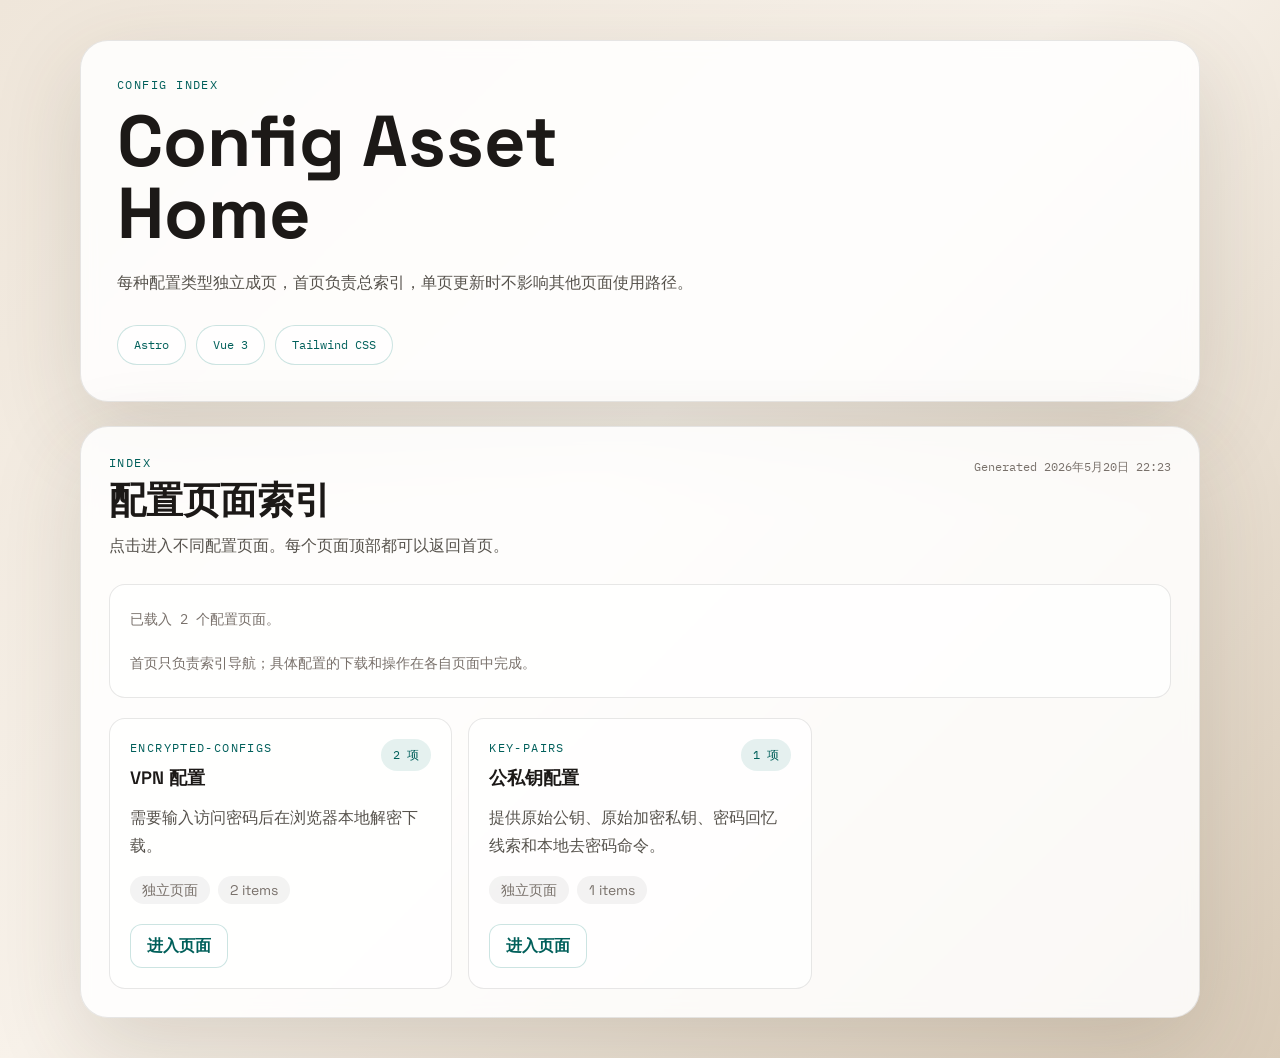
==== commit 7982f6dc: "chore: publish encrypted config site" ====
--- a/index.html
+++ b/index.html
@@ -1 +1 @@
-<!DOCTYPE html><html lang="zh-CN"> <head><meta charset="utf-8"><meta name="viewport" content="width=device-width, initial-scale=1"><title>Config Index</title><meta name="description" content="公开配置资产首页，按页面跳转到不同配置类型。"><link rel="preconnect" href="https://fonts.googleapis.com"><link rel="preconnect" href="https://fonts.gstatic.com" crossorigin><link href="https://fonts.googleapis.com/css2?family=IBM+Plex+Mono:wght@400;500&family=Space+Grotesk:wght@400;500;700&display=swap" rel="stylesheet"><link rel="stylesheet" href="/_astro/BaseLayout.B8CiTsvc.css"></head> <body data-page-kind="home" data-section-type> <main class="mx-auto grid min-h-screen w-[min(1120px,calc(100%-2rem))] gap-6 py-10 text-stone-900">  <section class="relative overflow-hidden rounded-[28px] border border-stone-900/10 bg-white/85 p-9 shadow-[0_28px_90px_rgba(68,56,40,0.16)] backdrop-blur"> <p class="mb-3 font-mono text-xs uppercase tracking-[0.12em] text-teal-800"> Config Index </p> <h1 class="max-w-[12ch] text-5xl font-bold leading-none md:text-7xl">Config Asset Home</h1> <p class="mt-5 max-w-3xl text-[1.02rem] leading-7 text-stone-600">每种配置类型独立成页，首页负责总索引，单页更新时不影响其他页面使用路径。</p> <div class="mt-7 flex flex-wrap gap-2.5"> <span class="inline-flex min-h-10 items-center justify-center rounded-full border border-teal-700/20 bg-white/60 px-4 font-mono text-xs text-teal-800">Astro</span> <span class="inline-flex min-h-10 items-center justify-center rounded-full border border-teal-700/20 bg-white/60 px-4 font-mono text-xs text-teal-800">Vue 3</span> <span class="inline-flex min-h-10 items-center justify-center rounded-full border border-teal-700/20 bg-white/60 px-4 font-mono text-xs text-teal-800">Tailwind CSS</span> </div> </section>  <style>astro-island,astro-slot,astro-static-slot{display:contents}</style><script>(()=>{var e=async t=>{await(await t())()};(self.Astro||(self.Astro={})).load=e;window.dispatchEvent(new Event("astro:load"));})();</script><script>(()=>{var A=Object.defineProperty;var g=(i,o,a)=>o in i?A(i,o,{enumerable:!0,configurable:!0,writable:!0,value:a}):i[o]=a;var d=(i,o,a)=>g(i,typeof o!="symbol"?o+"":o,a);{let i={0:t=>m(t),1:t=>a(t),2:t=>new RegExp(t),3:t=>new Date(t),4:t=>new Map(a(t)),5:t=>new Set(a(t)),6:t=>BigInt(t),7:t=>new URL(t),8:t=>new Uint8Array(t),9:t=>new Uint16Array(t),10:t=>new Uint32Array(t),11:t=>Number.POSITIVE_INFINITY*t},o=t=>{let[l,e]=t;return l in i?i[l](e):void 0},a=t=>t.map(o),m=t=>typeof t!="object"||t===null?t:Object.fromEntries(Object.entries(t).map(([l,e])=>[l,o(e)]));class y extends HTMLElement{constructor(){super(...arguments);d(this,"Component");d(this,"hydrator");d(this,"hydrate",async()=>{var b;if(!this.hydrator||!this.isConnected)return;let e=(b=this.parentElement)==null?void 0:b.closest("astro-island[ssr]");if(e){e.addEventListener("astro:hydrate",this.hydrate,{once:!0});return}let c=this.querySelectorAll("astro-slot"),n={},h=this.querySelectorAll("template[data-astro-template]");for(let r of h){let s=r.closest(this.tagName);s!=null&&s.isSameNode(this)&&(n[r.getAttribute("data-astro-template")||"default"]=r.innerHTML,r.remove())}for(let r of c){let s=r.closest(this.tagName);s!=null&&s.isSameNode(this)&&(n[r.getAttribute("name")||"default"]=r.innerHTML)}let p;try{p=this.hasAttribute("props")?m(JSON.parse(this.getAttribute("props"))):{}}catch(r){let s=this.getAttribute("component-url")||"<unknown>",v=this.getAttribute("component-export");throw v&&(s+=` (export ${v})`),console.error(`[hydrate] Error parsing props for component ${s}`,this.getAttribute("props"),r),r}let u;await this.hydrator(this)(this.Component,p,n,{client:this.getAttribute("client")}),this.removeAttribute("ssr"),this.dispatchEvent(new CustomEvent("astro:hydrate"))});d(this,"unmount",()=>{this.isConnected||this.dispatchEvent(new CustomEvent("astro:unmount"))})}disconnectedCallback(){document.removeEventListener("astro:after-swap",this.unmount),document.addEventListener("astro:after-swap",this.unmount,{once:!0})}connectedCallback(){if(!this.hasAttribute("await-children")||document.readyState==="interactive"||document.readyState==="complete")this.childrenConnectedCallback();else{let e=()=>{document.removeEventListener("DOMContentLoaded",e),c.disconnect(),this.childrenConnectedCallback()},c=new MutationObserver(()=>{var n;((n=this.lastChild)==null?void 0:n.nodeType)===Node.COMMENT_NODE&&this.lastChild.nodeValue==="astro:end"&&(this.lastChild.remove(),e())});c.observe(this,{childList:!0}),document.addEventListener("DOMContentLoaded",e)}}async childrenConnectedCallback(){let e=this.getAttribute("before-hydration-url");e&&await import(e),this.start()}async start(){let e=JSON.parse(this.getAttribute("opts")),c=this.getAttribute("client");if(Astro[c]===void 0){window.addEventListener(`astro:${c}`,()=>this.start(),{once:!0});return}try{await Astro[c](async()=>{let n=this.getAttribute("renderer-url"),[h,{default:p}]=await Promise.all([import(this.getAttribute("component-url")),n?import(n):()=>()=>{}]),u=this.getAttribute("component-export")||"default";if(!u.includes("."))this.Component=h[u];else{this.Component=h;for(let f of u.split("."))this.Component=this.Component[f]}return this.hydrator=p,this.hydrate},e,this)}catch(n){console.error(`[astro-island] Error hydrating ${this.getAttribute("component-url")}`,n)}}attributeChangedCallback(){this.hydrate()}}d(y,"observedAttributes",["props"]),customElements.get("astro-island")||customElements.define("astro-island",y)}})();</script><astro-island uid="udxn6" prefix="s0" component-url="/_astro/HomePage._Am6rPY_.js" component-export="default" renderer-url="/_astro/client.WO9HVd3s.js" props="{}" ssr client="load" opts="{&quot;name&quot;:&quot;HomePage&quot;,&quot;value&quot;:true}" await-children><section class="relative overflow-hidden rounded-[28px] border border-stone-900/10 bg-white/85 p-7 shadow-[0_28px_90px_rgba(68,56,40,0.16)] backdrop-blur"><div class="flex flex-col gap-4 md:flex-row md:items-start md:justify-between"><div><p class="mb-3 font-mono text-xs uppercase tracking-[0.12em] text-teal-800">Index</p><h2 class="text-[clamp(1.6rem,3vw,2.3rem)] font-bold leading-none">配置页面索引</h2><p class="mt-3 max-w-4xl text-[0.98rem] leading-7 text-stone-600">点击进入不同配置页面。每个页面顶部都可以返回首页。</p></div><p class="font-mono text-xs leading-6 text-stone-500">正在读取清单...</p></div><div class="mt-6 grid gap-5"><!--[--><div class="rounded-2xl border border-stone-900/10 bg-white/70 p-5"><p class="min-h-6 font-mono text-sm leading-7 text-stone-500" data-state="info">页面索引加载中...</p><p class="mt-4 font-mono text-sm leading-7 text-stone-500">首页只负责索引导航；具体配置的下载和操作在各自页面中完成。</p><!--[--><!--]--></div><div class="grid gap-4 md:grid-cols-2 xl:grid-cols-3"><!--[--><!--]--></div><!--]--></div></section><!--astro:end--></astro-island>  </main> </body></html>+<!DOCTYPE html><html lang="zh-CN"> <head><meta charset="utf-8"><meta name="viewport" content="width=device-width, initial-scale=1"><title>Config Index</title><meta name="description" content="公开配置资产首页，按页面跳转到不同配置类型。"><link rel="preconnect" href="https://fonts.googleapis.com"><link rel="preconnect" href="https://fonts.gstatic.com" crossorigin><link href="https://fonts.googleapis.com/css2?family=IBM+Plex+Mono:wght@400;500&family=Space+Grotesk:wght@400;500;700&display=swap" rel="stylesheet"><link rel="stylesheet" href="/_astro/BaseLayout.B8CiTsvc.css"></head> <body data-page-kind="home" data-section-type> <main class="mx-auto grid min-h-screen w-[min(1120px,calc(100%-2rem))] gap-6 py-10 text-stone-900">  <section class="relative overflow-hidden rounded-[28px] border border-stone-900/10 bg-white/85 p-9 shadow-[0_28px_90px_rgba(68,56,40,0.16)] backdrop-blur"> <p class="mb-3 font-mono text-xs uppercase tracking-[0.12em] text-teal-800"> Config Index </p> <h1 class="max-w-[12ch] text-5xl font-bold leading-none md:text-7xl">Config Asset Home</h1> <p class="mt-5 max-w-3xl text-[1.02rem] leading-7 text-stone-600">每种配置类型独立成页，首页负责总索引，单页更新时不影响其他页面使用路径。</p> <div class="mt-7 flex flex-wrap gap-2.5"> <span class="inline-flex min-h-10 items-center justify-center rounded-full border border-teal-700/20 bg-white/60 px-4 font-mono text-xs text-teal-800">Astro</span> <span class="inline-flex min-h-10 items-center justify-center rounded-full border border-teal-700/20 bg-white/60 px-4 font-mono text-xs text-teal-800">Vue 3</span> <span class="inline-flex min-h-10 items-center justify-center rounded-full border border-teal-700/20 bg-white/60 px-4 font-mono text-xs text-teal-800">Tailwind CSS</span> </div> </section>  <style>astro-island,astro-slot,astro-static-slot{display:contents}</style><script>(()=>{var e=async t=>{await(await t())()};(self.Astro||(self.Astro={})).load=e;window.dispatchEvent(new Event("astro:load"));})();</script><script>(()=>{var A=Object.defineProperty;var g=(i,o,a)=>o in i?A(i,o,{enumerable:!0,configurable:!0,writable:!0,value:a}):i[o]=a;var d=(i,o,a)=>g(i,typeof o!="symbol"?o+"":o,a);{let i={0:t=>m(t),1:t=>a(t),2:t=>new RegExp(t),3:t=>new Date(t),4:t=>new Map(a(t)),5:t=>new Set(a(t)),6:t=>BigInt(t),7:t=>new URL(t),8:t=>new Uint8Array(t),9:t=>new Uint16Array(t),10:t=>new Uint32Array(t),11:t=>Number.POSITIVE_INFINITY*t},o=t=>{let[l,e]=t;return l in i?i[l](e):void 0},a=t=>t.map(o),m=t=>typeof t!="object"||t===null?t:Object.fromEntries(Object.entries(t).map(([l,e])=>[l,o(e)]));class y extends HTMLElement{constructor(){super(...arguments);d(this,"Component");d(this,"hydrator");d(this,"hydrate",async()=>{var b;if(!this.hydrator||!this.isConnected)return;let e=(b=this.parentElement)==null?void 0:b.closest("astro-island[ssr]");if(e){e.addEventListener("astro:hydrate",this.hydrate,{once:!0});return}let c=this.querySelectorAll("astro-slot"),n={},h=this.querySelectorAll("template[data-astro-template]");for(let r of h){let s=r.closest(this.tagName);s!=null&&s.isSameNode(this)&&(n[r.getAttribute("data-astro-template")||"default"]=r.innerHTML,r.remove())}for(let r of c){let s=r.closest(this.tagName);s!=null&&s.isSameNode(this)&&(n[r.getAttribute("name")||"default"]=r.innerHTML)}let p;try{p=this.hasAttribute("props")?m(JSON.parse(this.getAttribute("props"))):{}}catch(r){let s=this.getAttribute("component-url")||"<unknown>",v=this.getAttribute("component-export");throw v&&(s+=` (export ${v})`),console.error(`[hydrate] Error parsing props for component ${s}`,this.getAttribute("props"),r),r}let u;await this.hydrator(this)(this.Component,p,n,{client:this.getAttribute("client")}),this.removeAttribute("ssr"),this.dispatchEvent(new CustomEvent("astro:hydrate"))});d(this,"unmount",()=>{this.isConnected||this.dispatchEvent(new CustomEvent("astro:unmount"))})}disconnectedCallback(){document.removeEventListener("astro:after-swap",this.unmount),document.addEventListener("astro:after-swap",this.unmount,{once:!0})}connectedCallback(){if(!this.hasAttribute("await-children")||document.readyState==="interactive"||document.readyState==="complete")this.childrenConnectedCallback();else{let e=()=>{document.removeEventListener("DOMContentLoaded",e),c.disconnect(),this.childrenConnectedCallback()},c=new MutationObserver(()=>{var n;((n=this.lastChild)==null?void 0:n.nodeType)===Node.COMMENT_NODE&&this.lastChild.nodeValue==="astro:end"&&(this.lastChild.remove(),e())});c.observe(this,{childList:!0}),document.addEventListener("DOMContentLoaded",e)}}async childrenConnectedCallback(){let e=this.getAttribute("before-hydration-url");e&&await import(e),this.start()}async start(){let e=JSON.parse(this.getAttribute("opts")),c=this.getAttribute("client");if(Astro[c]===void 0){window.addEventListener(`astro:${c}`,()=>this.start(),{once:!0});return}try{await Astro[c](async()=>{let n=this.getAttribute("renderer-url"),[h,{default:p}]=await Promise.all([import(this.getAttribute("component-url")),n?import(n):()=>()=>{}]),u=this.getAttribute("component-export")||"default";if(!u.includes("."))this.Component=h[u];else{this.Component=h;for(let f of u.split("."))this.Component=this.Component[f]}return this.hydrator=p,this.hydrate},e,this)}catch(n){console.error(`[astro-island] Error hydrating ${this.getAttribute("component-url")}`,n)}}attributeChangedCallback(){this.hydrate()}}d(y,"observedAttributes",["props"]),customElements.get("astro-island")||customElements.define("astro-island",y)}})();</script><astro-island uid="udxn6" prefix="s0" component-url="/_astro/HomePage.BtNyNpc4.js" component-export="default" renderer-url="/_astro/client.CHdAvK5a.js" props="{}" ssr client="load" opts="{&quot;name&quot;:&quot;HomePage&quot;,&quot;value&quot;:true}" await-children><section class="relative overflow-hidden rounded-[28px] border border-stone-900/10 bg-white/85 p-7 shadow-[0_28px_90px_rgba(68,56,40,0.16)] backdrop-blur"><div class="flex flex-col gap-4 md:flex-row md:items-start md:justify-between"><div><p class="mb-3 font-mono text-xs uppercase tracking-[0.12em] text-teal-800">Index</p><h2 class="text-[clamp(1.6rem,3vw,2.3rem)] font-bold leading-none">配置页面索引</h2><p class="mt-3 max-w-4xl text-[0.98rem] leading-7 text-stone-600">点击进入不同配置页面。每个页面顶部都可以返回首页。</p></div><p class="font-mono text-xs leading-6 text-stone-500">正在读取清单...</p></div><div class="mt-6 grid gap-5"><!--[--><div class="rounded-2xl border border-stone-900/10 bg-white/70 p-5"><p class="min-h-6 font-mono text-sm leading-7 text-stone-500" data-state="info">页面索引加载中...</p><p class="mt-4 font-mono text-sm leading-7 text-stone-500">首页只负责索引导航；具体配置的下载和操作在各自页面中完成。</p><!--[--><!--]--></div><div class="grid gap-4 md:grid-cols-2 xl:grid-cols-3"><!--[--><!--]--></div><!--]--></div></section><!--astro:end--></astro-island>  </main> </body></html>
